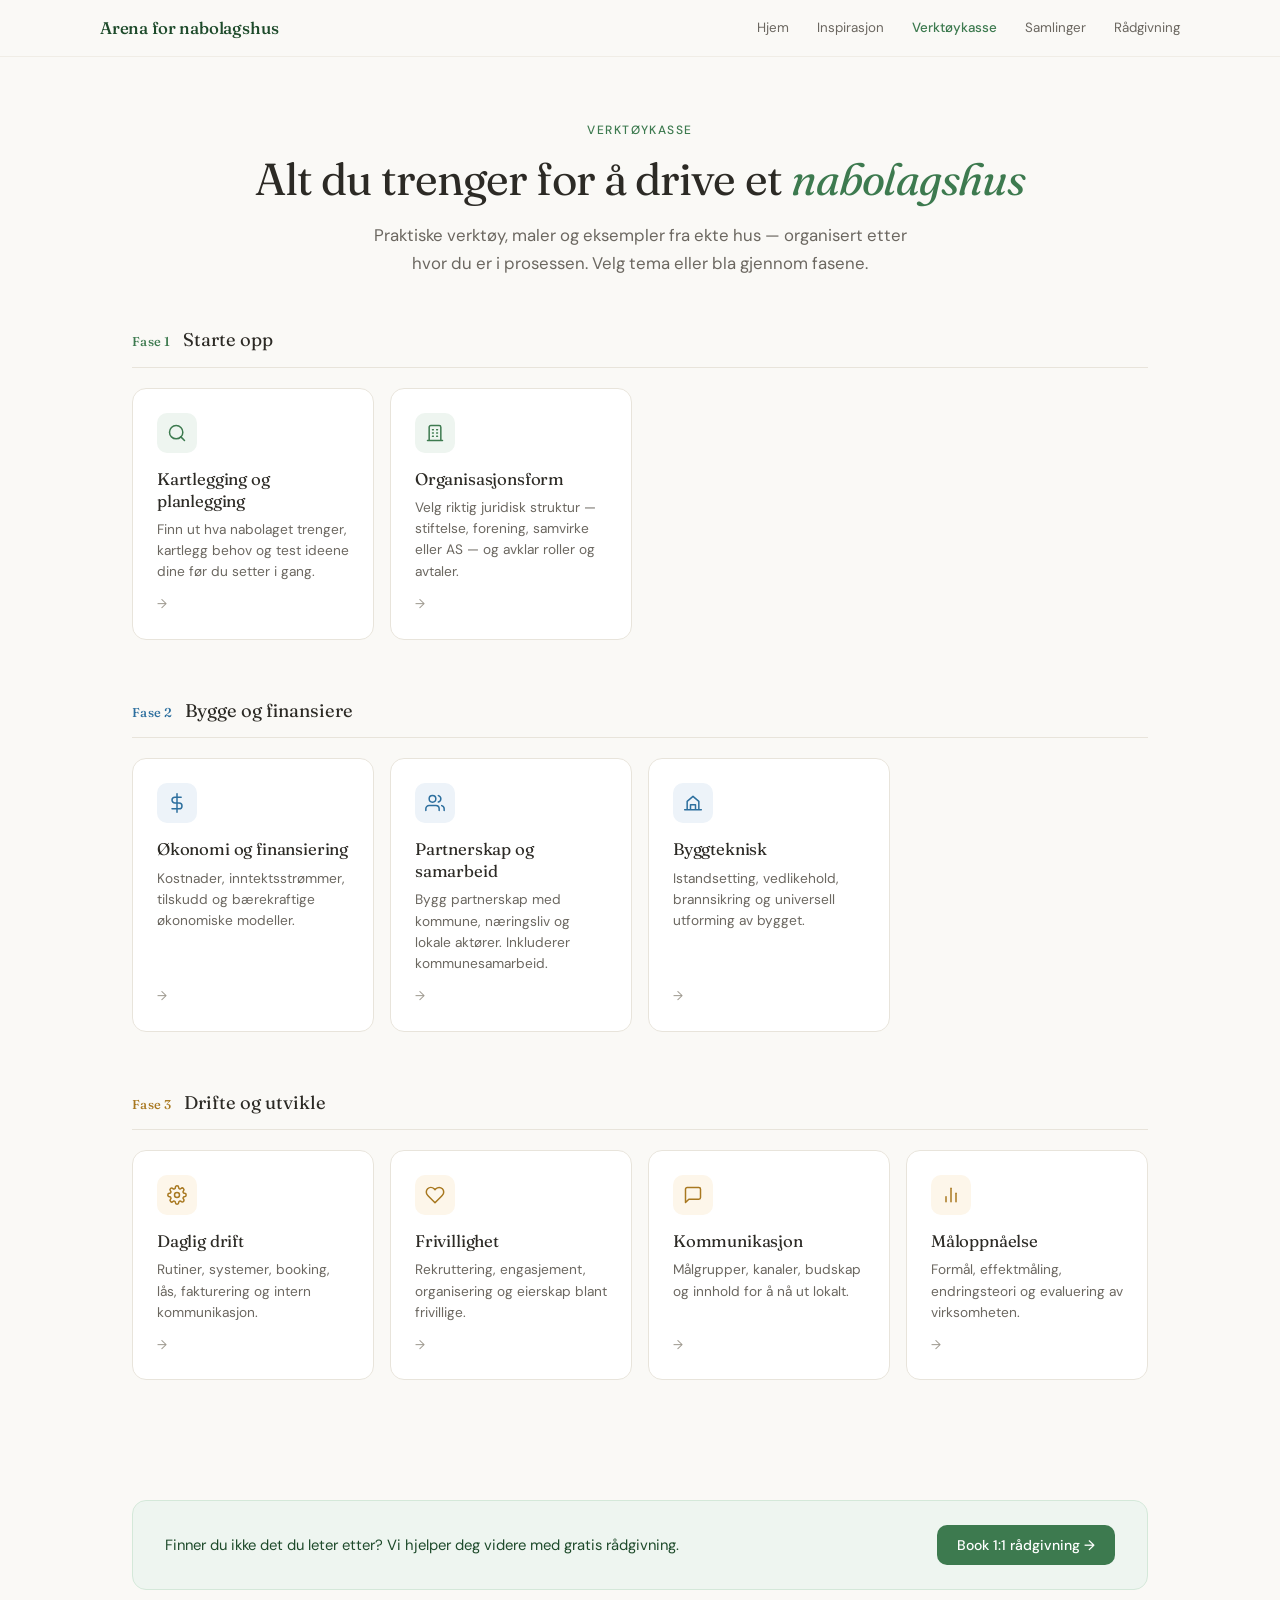
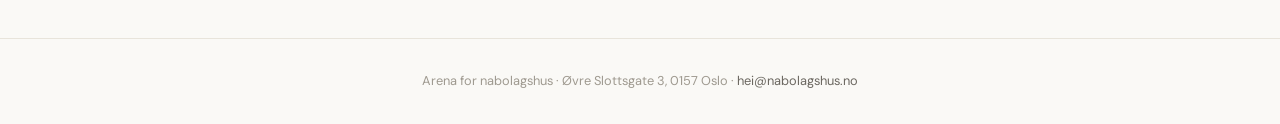
==== index.html @ 2ae815a4 "Add files via upload" ====
<!DOCTYPE html>
<html lang="no">
<head>
<meta charset="UTF-8">
<meta name="viewport" content="width=device-width, initial-scale=1.0">
<title>Verktøykasse — Arena for nabolagshus</title>
<link rel="preconnect" href="https://fonts.googleapis.com">
<link href="https://fonts.googleapis.com/css2?family=DM+Sans:ital,opsz,wght@0,9..40,300;0,9..40,400;0,9..40,500;0,9..40,600&family=Fraunces:ital,opsz,wght@0,9..144,300;0,9..144,400;0,9..144,500;0,9..144,600;1,9..144,400&display=swap" rel="stylesheet">
<style>
*,*::before,*::after{margin:0;padding:0;box-sizing:border-box}
:root{
  --sand-50:#faf9f6;--sand-100:#f3f1ec;--sand-200:#e8e4db;--sand-300:#d4cfc3;--sand-400:#a9a393;--sand-500:#7a756a;
  --forest-50:#eef5f0;--forest-100:#d4e8d9;--forest-200:#a3cead;--forest-300:#5fa872;--forest-400:#3d7a4f;--forest-500:#1d4a2a;--forest-600:#0f3318;
  --ocean-50:#edf3f9;--ocean-100:#d2e3f2;--ocean-200:#9ec4e1;--ocean-300:#5a9bc5;--ocean-400:#2d6f9e;--ocean-500:#1a4d72;
  --amber-50:#fdf6ea;--amber-100:#f8e6c2;--amber-200:#efc576;--amber-300:#d9a23e;--amber-400:#a87820;--amber-500:#7a5615;
  --coral-50:#fdf0ec;--coral-100:#f8d5ca;--coral-200:#ed9e86;--coral-300:#d46a47;--coral-400:#a3462a;--coral-500:#72301d;
  --text-primary:#2c2a25;--text-secondary:#6b6760;--text-muted:#9e998f;
  --bg:#faf9f6;--bg-card:#ffffff;--border:#e8e4db;--border-light:#f0ede6;
  --radius:10px;--radius-lg:14px;--radius-xl:20px;
  --font-display:'Fraunces', Georgia, serif;--font-body:'DM Sans', system-ui, sans-serif;
}
html{font-size:16px;scroll-behavior:smooth}
body{font-family:var(--font-body);color:var(--text-primary);background:var(--bg);-webkit-font-smoothing:antialiased;line-height:1.6}

/* NAV */
.nav{position:sticky;top:0;z-index:100;background:rgba(250,249,246,.92);backdrop-filter:blur(12px);border-bottom:1px solid var(--border-light);padding:0 2rem}
.nav-inner{max-width:1080px;margin:0 auto;display:flex;align-items:center;justify-content:space-between;height:56px}
.nav-logo{font-family:var(--font-display);font-weight:500;font-size:1.05rem;color:var(--forest-500);text-decoration:none;letter-spacing:-.01em}
.nav-links{display:flex;gap:1.75rem;align-items:center}
.nav-links a{font-size:.835rem;color:var(--text-secondary);text-decoration:none;font-weight:400;transition:color .15s}
.nav-links a:hover{color:var(--text-primary)}
.nav-links a.active{color:var(--forest-400);font-weight:500}

/* HERO */
.hero{max-width:1080px;margin:0 auto;padding:4rem 2rem 3rem;text-align:center}
.hero-eyebrow{font-size:.75rem;text-transform:uppercase;letter-spacing:.12em;color:var(--forest-400);font-weight:500;margin-bottom:.75rem}
.hero h1{font-family:var(--font-display);font-size:clamp(2rem,4.5vw,2.8rem);font-weight:400;line-height:1.2;letter-spacing:-.02em;color:var(--text-primary);margin-bottom:1rem}
.hero h1 em{font-style:italic;color:var(--forest-400)}
.hero p{font-size:1.05rem;color:var(--text-secondary);max-width:540px;margin:0 auto;line-height:1.65}

/* PHASE SECTIONS */
.phases{max-width:1080px;margin:0 auto;padding:0 2rem 4rem}
.phase{margin-bottom:3.5rem}
.phase-header{display:flex;align-items:baseline;gap:12px;margin-bottom:1.25rem;padding-bottom:.75rem;border-bottom:1px solid var(--border)}
.phase-num{font-family:var(--font-display);font-size:.8rem;font-weight:500;letter-spacing:.02em}
.phase-num.p1{color:var(--forest-400)}
.phase-num.p2{color:var(--ocean-400)}
.phase-num.p3{color:var(--amber-400)}
.phase-title{font-family:var(--font-display);font-size:1.15rem;font-weight:400;color:var(--text-primary)}

.card-grid{display:grid;grid-template-columns:repeat(auto-fill,minmax(240px,1fr));gap:16px}
.card{background:var(--bg-card);border:1px solid var(--border);border-radius:var(--radius-lg);padding:1.5rem;text-decoration:none;color:inherit;transition:transform .2s ease,box-shadow .2s ease,border-color .2s ease;position:relative;overflow:hidden;display:flex;flex-direction:column}
.card::before{content:'';position:absolute;top:0;left:0;right:0;height:3px;border-radius:var(--radius-lg) var(--radius-lg) 0 0;opacity:0;transition:opacity .2s ease}
.card:hover{transform:translateY(-3px);box-shadow:0 8px 30px rgba(0,0,0,.06);border-color:var(--sand-300)}
.card:hover::before{opacity:1}
.phase.p1 .card::before{background:var(--forest-300)}
.phase.p2 .card::before{background:var(--ocean-300)}
.phase.p3 .card::before{background:var(--amber-300)}

.card-icon{width:40px;height:40px;border-radius:var(--radius);display:flex;align-items:center;justify-content:center;margin-bottom:1rem;font-size:1.1rem}
.phase.p1 .card-icon{background:var(--forest-50);color:var(--forest-400)}
.phase.p2 .card-icon{background:var(--ocean-50);color:var(--ocean-400)}
.phase.p3 .card-icon{background:var(--amber-50);color:var(--amber-400)}

.card h3{font-family:var(--font-display);font-size:1.05rem;font-weight:400;line-height:1.3;margin-bottom:.4rem;letter-spacing:-.01em}
.card p{font-size:.855rem;color:var(--text-secondary);line-height:1.55;flex:1}
.card-arrow{font-size:.8rem;color:var(--text-muted);margin-top:.75rem;transition:color .15s,transform .15s;display:inline-block}
.card:hover .card-arrow{color:var(--text-primary);transform:translateX(3px)}

/* CTA */
.cta-bar{max-width:1080px;margin:0 auto 3rem;padding:0 2rem}
.cta-inner{background:var(--forest-50);border:1px solid var(--forest-100);border-radius:var(--radius-lg);padding:1.5rem 2rem;display:flex;align-items:center;justify-content:space-between;gap:1rem;flex-wrap:wrap}
.cta-inner p{font-size:.925rem;color:var(--forest-500)}
.cta-inner a{font-size:.875rem;font-weight:500;color:var(--bg-card);background:var(--forest-400);padding:.55rem 1.25rem;border-radius:var(--radius);text-decoration:none;transition:background .15s}
.cta-inner a:hover{background:var(--forest-500)}

/* FOOTER */
.footer{border-top:1px solid var(--border);padding:2rem;text-align:center}
.footer p{font-size:.8rem;color:var(--text-muted)}
.footer a{color:var(--text-secondary);text-decoration:none}

/* ANIMATIONS */
@keyframes fadeUp{from{opacity:0;transform:translateY(16px)}to{opacity:1;transform:translateY(0)}}
.hero,.phase,.cta-bar{animation:fadeUp .5s ease both}
.phase:nth-child(2){animation-delay:.1s}
.phase:nth-child(3){animation-delay:.2s}
.cta-bar{animation-delay:.3s}
.card{animation:fadeUp .4s ease both}
.phase:nth-child(1) .card:nth-child(1){animation-delay:.15s}
.phase:nth-child(1) .card:nth-child(2){animation-delay:.2s}
.phase:nth-child(2) .card:nth-child(1){animation-delay:.25s}
.phase:nth-child(2) .card:nth-child(2){animation-delay:.3s}
.phase:nth-child(2) .card:nth-child(3){animation-delay:.35s}
.phase:nth-child(3) .card:nth-child(1){animation-delay:.4s}
.phase:nth-child(3) .card:nth-child(2){animation-delay:.45s}
.phase:nth-child(3) .card:nth-child(3){animation-delay:.5s}
.phase:nth-child(3) .card:nth-child(4){animation-delay:.55s}

@media(max-width:640px){
  .nav{padding:0 1rem}
  .nav-links{gap:1rem}
  .hero{padding:2.5rem 1.25rem 2rem}
  .phases{padding:0 1.25rem 3rem}
  .cta-bar{padding:0 1.25rem}
  .card-grid{grid-template-columns:1fr}
}
</style>
</head>
<body>

<nav class="nav">
  <div class="nav-inner">
    <a href="#" class="nav-logo">Arena for nabolagshus</a>
    <div class="nav-links">
      <a href="#">Hjem</a>
      <a href="#">Inspirasjon</a>
      <a href="#" class="active">Verktøykasse</a>
      <a href="#">Samlinger</a>
      <a href="#">Rådgivning</a>
    </div>
  </div>
</nav>

<header class="hero">
  <div class="hero-eyebrow">Verktøykasse</div>
  <h1>Alt du trenger for å drive et <em>nabolagshus</em></h1>
  <p>Praktiske verktøy, maler og eksempler fra ekte hus — organisert etter hvor du er i prosessen. Velg tema eller bla gjennom fasene.</p>
</header>

<section class="phases">

  <div class="phase p1">
    <div class="phase-header">
      <span class="phase-num p1">Fase 1</span>
      <span class="phase-title">Starte opp</span>
    </div>
    <div class="card-grid">
      <a href="verktoykasse-okonomi.html" class="card">
        <div class="card-icon">
          <svg width="20" height="20" viewBox="0 0 24 24" fill="none" stroke="currentColor" stroke-width="1.8" stroke-linecap="round" stroke-linejoin="round"><circle cx="11" cy="11" r="8"/><line x1="21" y1="21" x2="16.65" y2="16.65"/></svg>
        </div>
        <h3>Kartlegging og planlegging</h3>
        <p>Finn ut hva nabolaget trenger, kartlegg behov og test ideene dine før du setter i gang.</p>
        <span class="card-arrow">&rarr;</span>
      </a>
      <a href="#" class="card">
        <div class="card-icon">
          <svg width="20" height="20" viewBox="0 0 24 24" fill="none" stroke="currentColor" stroke-width="1.8" stroke-linecap="round" stroke-linejoin="round"><path d="M3 21h18M9 8h1M9 12h1M9 16h1M14 8h1M14 12h1M14 16h1M5 21V5a2 2 0 012-2h10a2 2 0 012 2v16"/></svg>
        </div>
        <h3>Organisasjonsform</h3>
        <p>Velg riktig juridisk struktur — stiftelse, forening, samvirke eller AS — og avklar roller og avtaler.</p>
        <span class="card-arrow">&rarr;</span>
      </a>
    </div>
  </div>

  <div class="phase p2">
    <div class="phase-header">
      <span class="phase-num p2">Fase 2</span>
      <span class="phase-title">Bygge og finansiere</span>
    </div>
    <div class="card-grid">
      <a href="verktoykasse-okonomi.html" class="card">
        <div class="card-icon">
          <svg width="20" height="20" viewBox="0 0 24 24" fill="none" stroke="currentColor" stroke-width="1.8" stroke-linecap="round" stroke-linejoin="round"><line x1="12" y1="1" x2="12" y2="23"/><path d="M17 5H9.5a3.5 3.5 0 000 7h5a3.5 3.5 0 010 7H6"/></svg>
        </div>
        <h3>Økonomi og finansiering</h3>
        <p>Kostnader, inntektsstrømmer, tilskudd og bærekraftige økonomiske modeller.</p>
        <span class="card-arrow">&rarr;</span>
      </a>
      <a href="#" class="card">
        <div class="card-icon">
          <svg width="20" height="20" viewBox="0 0 24 24" fill="none" stroke="currentColor" stroke-width="1.8" stroke-linecap="round" stroke-linejoin="round"><path d="M17 21v-2a4 4 0 00-4-4H5a4 4 0 00-4 4v2M9 11a4 4 0 100-8 4 4 0 000 8zM23 21v-2a4 4 0 00-3-3.87M16 3.13a4 4 0 010 7.75"/></svg>
        </div>
        <h3>Partnerskap og samarbeid</h3>
        <p>Bygg partnerskap med kommune, næringsliv og lokale aktører. Inkluderer kommunesamarbeid.</p>
        <span class="card-arrow">&rarr;</span>
      </a>
      <a href="#" class="card">
        <div class="card-icon">
          <svg width="20" height="20" viewBox="0 0 24 24" fill="none" stroke="currentColor" stroke-width="1.8" stroke-linecap="round" stroke-linejoin="round"><path d="M2 20h20M5 20V10l7-6 7 6v10M9 20v-6h6v6"/></svg>
        </div>
        <h3>Byggteknisk</h3>
        <p>Istandsetting, vedlikehold, brannsikring og universell utforming av bygget.</p>
        <span class="card-arrow">&rarr;</span>
      </a>
    </div>
  </div>

  <div class="phase p3">
    <div class="phase-header">
      <span class="phase-num p3">Fase 3</span>
      <span class="phase-title">Drifte og utvikle</span>
    </div>
    <div class="card-grid">
      <a href="#" class="card">
        <div class="card-icon">
          <svg width="20" height="20" viewBox="0 0 24 24" fill="none" stroke="currentColor" stroke-width="1.8" stroke-linecap="round" stroke-linejoin="round"><circle cx="12" cy="12" r="3"/><path d="M19.4 15a1.65 1.65 0 00.33 1.82l.06.06a2 2 0 010 2.83 2 2 0 01-2.83 0l-.06-.06a1.65 1.65 0 00-1.82-.33 1.65 1.65 0 00-1 1.51V21a2 2 0 01-4 0v-.09A1.65 1.65 0 009 19.4a1.65 1.65 0 00-1.82.33l-.06.06a2 2 0 01-2.83-2.83l.06-.06A1.65 1.65 0 004.68 15a1.65 1.65 0 00-1.51-1H3a2 2 0 010-4h.09A1.65 1.65 0 004.6 9a1.65 1.65 0 00-.33-1.82l-.06-.06a2 2 0 012.83-2.83l.06.06A1.65 1.65 0 009 4.68a1.65 1.65 0 001-1.51V3a2 2 0 014 0v.09a1.65 1.65 0 001 1.51 1.65 1.65 0 001.82-.33l.06-.06a2 2 0 012.83 2.83l-.06.06A1.65 1.65 0 0019.4 9a1.65 1.65 0 001.51 1H21a2 2 0 010 4h-.09a1.65 1.65 0 00-1.51 1z"/></svg>
        </div>
        <h3>Daglig drift</h3>
        <p>Rutiner, systemer, booking, lås, fakturering og intern kommunikasjon.</p>
        <span class="card-arrow">&rarr;</span>
      </a>
      <a href="#" class="card">
        <div class="card-icon">
          <svg width="20" height="20" viewBox="0 0 24 24" fill="none" stroke="currentColor" stroke-width="1.8" stroke-linecap="round" stroke-linejoin="round"><path d="M20.84 4.61a5.5 5.5 0 00-7.78 0L12 5.67l-1.06-1.06a5.5 5.5 0 00-7.78 7.78l1.06 1.06L12 21.23l7.78-7.78 1.06-1.06a5.5 5.5 0 000-7.78z"/></svg>
        </div>
        <h3>Frivillighet</h3>
        <p>Rekruttering, engasjement, organisering og eierskap blant frivillige.</p>
        <span class="card-arrow">&rarr;</span>
      </a>
      <a href="#" class="card">
        <div class="card-icon">
          <svg width="20" height="20" viewBox="0 0 24 24" fill="none" stroke="currentColor" stroke-width="1.8" stroke-linecap="round" stroke-linejoin="round"><path d="M21 15a2 2 0 01-2 2H7l-4 4V5a2 2 0 012-2h14a2 2 0 012 2z"/></svg>
        </div>
        <h3>Kommunikasjon</h3>
        <p>Målgrupper, kanaler, budskap og innhold for å nå ut lokalt.</p>
        <span class="card-arrow">&rarr;</span>
      </a>
      <a href="#" class="card">
        <div class="card-icon">
          <svg width="20" height="20" viewBox="0 0 24 24" fill="none" stroke="currentColor" stroke-width="1.8" stroke-linecap="round" stroke-linejoin="round"><line x1="18" y1="20" x2="18" y2="10"/><line x1="12" y1="20" x2="12" y2="4"/><line x1="6" y1="20" x2="6" y2="14"/></svg>
        </div>
        <h3>Måloppnåelse</h3>
        <p>Formål, effektmåling, endringsteori og evaluering av virksomheten.</p>
        <span class="card-arrow">&rarr;</span>
      </a>
    </div>
  </div>

</section>

<div class="cta-bar">
  <div class="cta-inner">
    <p>Finner du ikke det du leter etter? Vi hjelper deg videre med gratis rådgivning.</p>
    <a href="#">Book 1:1 rådgivning &rarr;</a>
  </div>
</div>

<footer class="footer">
  <p>Arena for nabolagshus &middot; Øvre Slottsgate 3, 0157 Oslo &middot; <a href="mailto:hei@nabolagshus.no">hei@nabolagshus.no</a></p>
</footer>

</body>
</html>
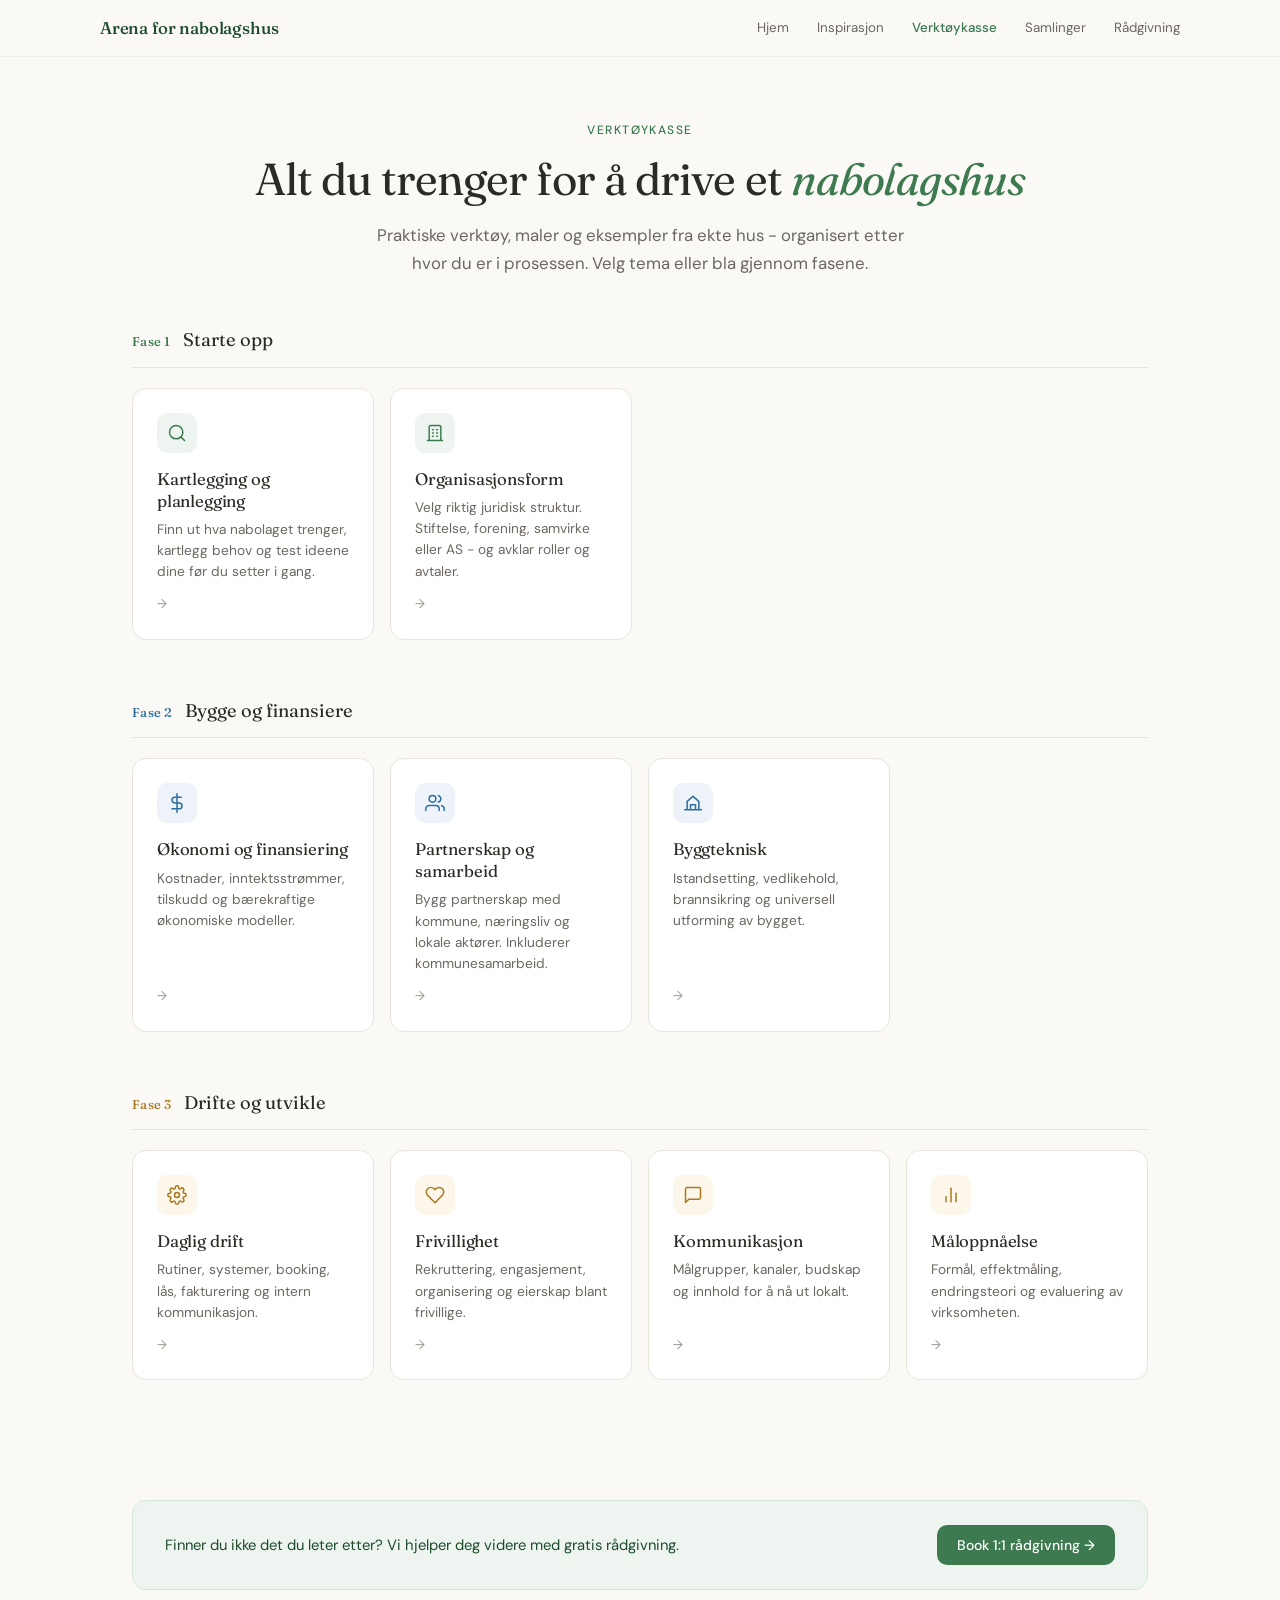
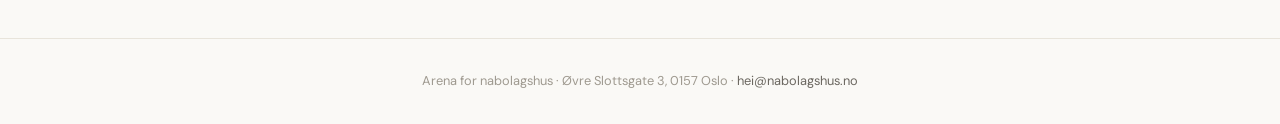
==== commit 6cb9c1f1: "Update index.html" ====
--- a/index.html
+++ b/index.html
@@ -124,7 +124,7 @@
 <header class="hero">
   <div class="hero-eyebrow">Verktøykasse</div>
   <h1>Alt du trenger for å drive et <em>nabolagshus</em></h1>
-  <p>Praktiske verktøy, maler og eksempler fra ekte hus — organisert etter hvor du er i prosessen. Velg tema eller bla gjennom fasene.</p>
+  <p>Praktiske verktøy, maler og eksempler fra ekte hus - organisert etter hvor du er i prosessen. Velg tema eller bla gjennom fasene.</p>
 </header>
 
 <section class="phases">
@@ -148,7 +148,7 @@
           <svg width="20" height="20" viewBox="0 0 24 24" fill="none" stroke="currentColor" stroke-width="1.8" stroke-linecap="round" stroke-linejoin="round"><path d="M3 21h18M9 8h1M9 12h1M9 16h1M14 8h1M14 12h1M14 16h1M5 21V5a2 2 0 012-2h10a2 2 0 012 2v16"/></svg>
         </div>
         <h3>Organisasjonsform</h3>
-        <p>Velg riktig juridisk struktur — stiftelse, forening, samvirke eller AS — og avklar roller og avtaler.</p>
+        <p>Velg riktig juridisk struktur. Stiftelse, forening, samvirke eller AS - og avklar roller og avtaler.</p>
         <span class="card-arrow">&rarr;</span>
       </a>
     </div>
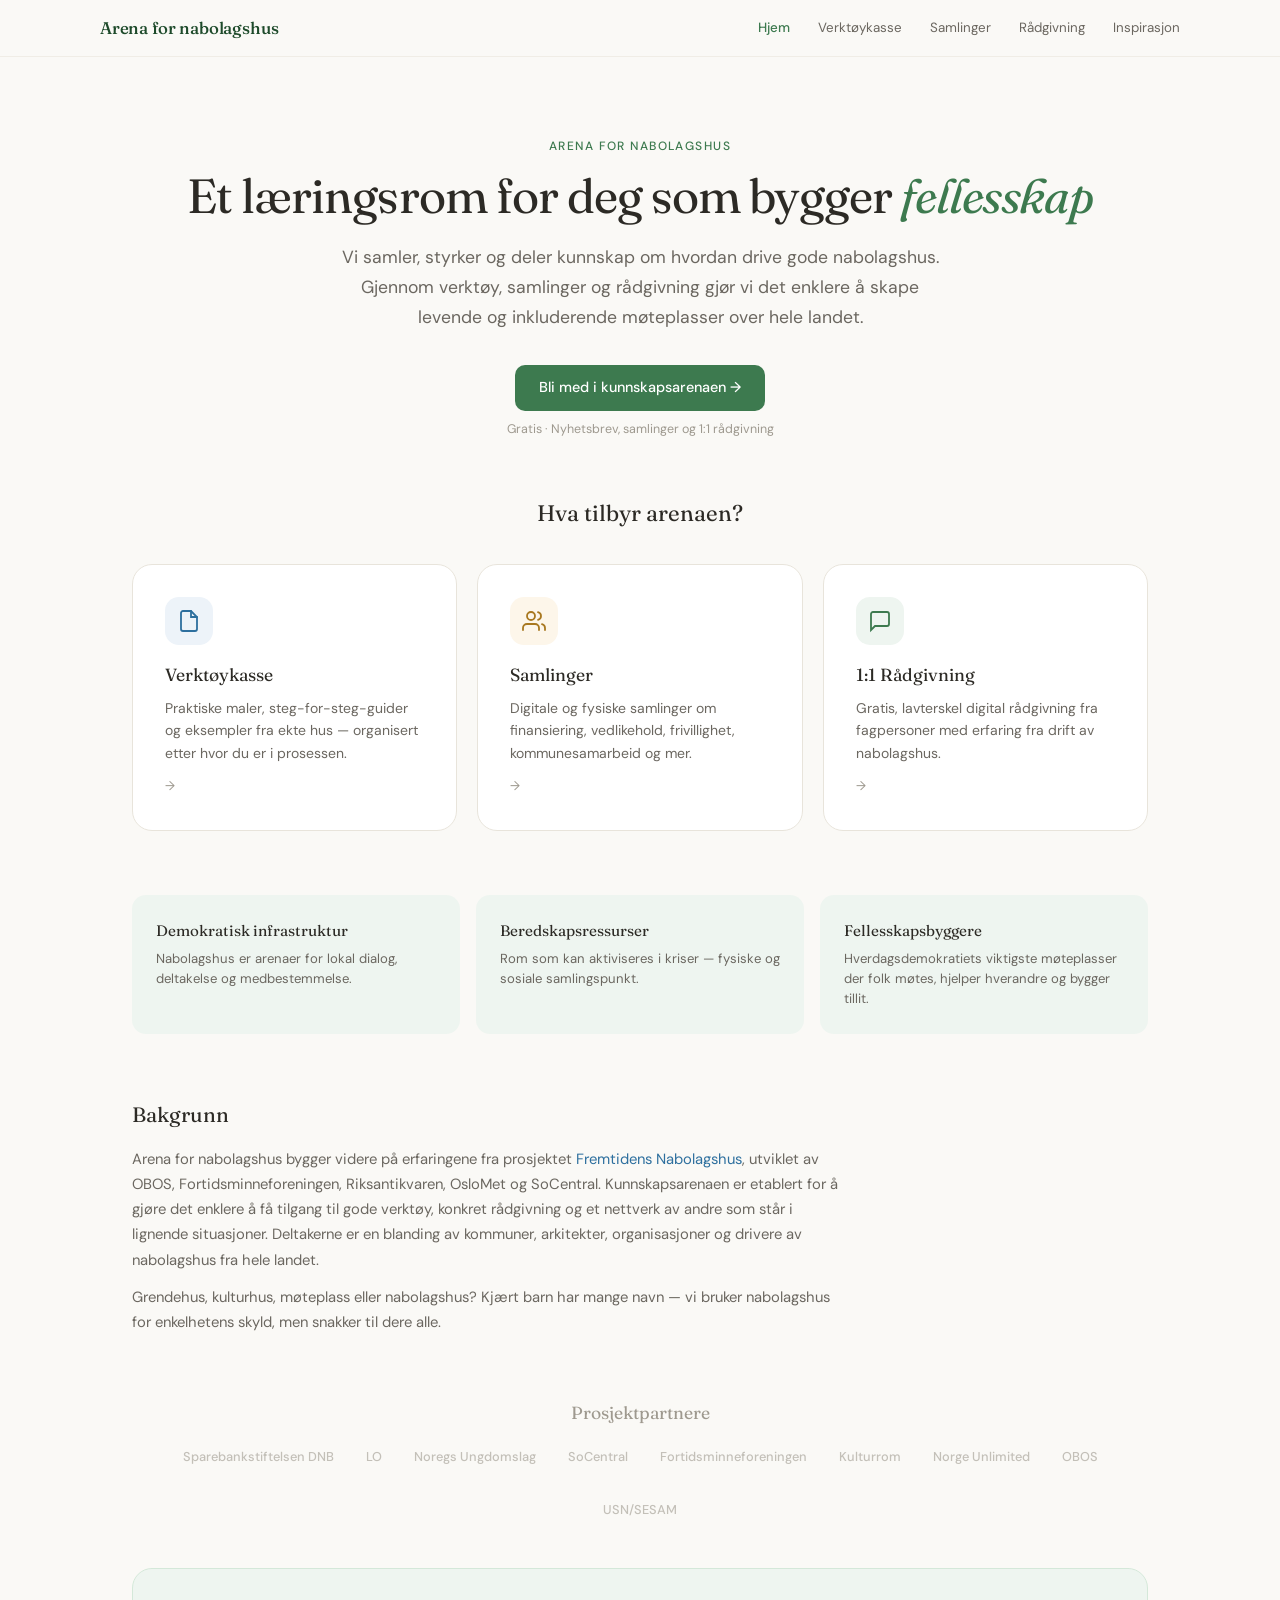
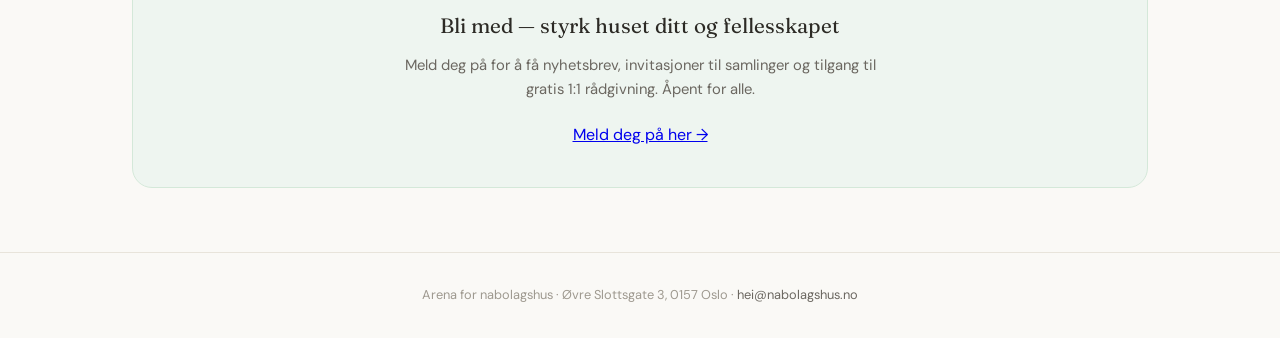
==== commit 4dc24493: "Add files via upload" ====
--- a/index.html
+++ b/index.html
@@ -3,243 +3,149 @@
 <head>
 <meta charset="UTF-8">
 <meta name="viewport" content="width=device-width, initial-scale=1.0">
-<title>Verktøykasse — Arena for nabolagshus</title>
-<link rel="preconnect" href="https://fonts.googleapis.com">
-<link href="https://fonts.googleapis.com/css2?family=DM+Sans:ital,opsz,wght@0,9..40,300;0,9..40,400;0,9..40,500;0,9..40,600&family=Fraunces:ital,opsz,wght@0,9..144,300;0,9..144,400;0,9..144,500;0,9..144,600;1,9..144,400&display=swap" rel="stylesheet">
+<title>Arena for nabolagshus</title>
+<link rel="preconnect" href="https://fonts.googleapis.com"><link href="https://fonts.googleapis.com/css2?family=DM+Sans:ital,opsz,wght@0,9..40,300;0,9..40,400;0,9..40,500;0,9..40,600&family=Fraunces:ital,opsz,wght@0,9..144,300;0,9..144,400;0,9..144,500;0,9..144,600;1,9..144,400&display=swap" rel="stylesheet">
+<link rel="stylesheet" href="style.css">
 <style>
-*,*::before,*::after{margin:0;padding:0;box-sizing:border-box}
-:root{
-  --sand-50:#faf9f6;--sand-100:#f3f1ec;--sand-200:#e8e4db;--sand-300:#d4cfc3;--sand-400:#a9a393;--sand-500:#7a756a;
-  --forest-50:#eef5f0;--forest-100:#d4e8d9;--forest-200:#a3cead;--forest-300:#5fa872;--forest-400:#3d7a4f;--forest-500:#1d4a2a;--forest-600:#0f3318;
-  --ocean-50:#edf3f9;--ocean-100:#d2e3f2;--ocean-200:#9ec4e1;--ocean-300:#5a9bc5;--ocean-400:#2d6f9e;--ocean-500:#1a4d72;
-  --amber-50:#fdf6ea;--amber-100:#f8e6c2;--amber-200:#efc576;--amber-300:#d9a23e;--amber-400:#a87820;--amber-500:#7a5615;
-  --coral-50:#fdf0ec;--coral-100:#f8d5ca;--coral-200:#ed9e86;--coral-300:#d46a47;--coral-400:#a3462a;--coral-500:#72301d;
-  --text-primary:#2c2a25;--text-secondary:#6b6760;--text-muted:#9e998f;
-  --bg:#faf9f6;--bg-card:#ffffff;--border:#e8e4db;--border-light:#f0ede6;
-  --radius:10px;--radius-lg:14px;--radius-xl:20px;
-  --font-display:'Fraunces', Georgia, serif;--font-body:'DM Sans', system-ui, sans-serif;
-}
-html{font-size:16px;scroll-behavior:smooth}
-body{font-family:var(--font-body);color:var(--text-primary);background:var(--bg);-webkit-font-smoothing:antialiased;line-height:1.6}
+.home-hero{max-width:1080px;margin:0 auto;padding:5rem 2rem 3.5rem;text-align:center}
+.home-hero .eyebrow{font-size:.75rem;text-transform:uppercase;letter-spacing:.12em;color:var(--forest-400);font-weight:500;margin-bottom:.75rem}
+.home-hero h1{font-family:var(--font-display);font-size:clamp(2rem,5vw,3rem);font-weight:400;line-height:1.15;letter-spacing:-.02em;margin-bottom:1.25rem}
+.home-hero h1 em{font-style:italic;color:var(--forest-400)}
+.home-hero .lead{font-size:1.1rem;color:var(--text-secondary);max-width:600px;margin:0 auto 2rem;line-height:1.7}
+.home-hero .cta-btn{display:inline-block;font-size:.9rem;font-weight:500;color:#fff;background:var(--forest-400);padding:.7rem 1.5rem;border-radius:var(--radius);text-decoration:none;transition:background .15s}
+.home-hero .cta-btn:hover{background:var(--forest-500)}
+.home-hero .cta-sub{font-size:.78rem;color:var(--text-muted);margin-top:.6rem}
 
-/* NAV */
-.nav{position:sticky;top:0;z-index:100;background:rgba(250,249,246,.92);backdrop-filter:blur(12px);border-bottom:1px solid var(--border-light);padding:0 2rem}
-.nav-inner{max-width:1080px;margin:0 auto;display:flex;align-items:center;justify-content:space-between;height:56px}
-.nav-logo{font-family:var(--font-display);font-weight:500;font-size:1.05rem;color:var(--forest-500);text-decoration:none;letter-spacing:-.01em}
-.nav-links{display:flex;gap:1.75rem;align-items:center}
-.nav-links a{font-size:.835rem;color:var(--text-secondary);text-decoration:none;font-weight:400;transition:color .15s}
-.nav-links a:hover{color:var(--text-primary)}
-.nav-links a.active{color:var(--forest-400);font-weight:500}
+.offerings{max-width:1080px;margin:0 auto;padding:0 2rem 4rem}
+.offerings h2{font-family:var(--font-display);font-size:1.4rem;font-weight:400;text-align:center;margin-bottom:2rem}
+.off-grid{display:grid;grid-template-columns:repeat(auto-fit,minmax(280px,1fr));gap:20px}
+.off-card{background:var(--bg-card);border:1px solid var(--border);border-radius:var(--radius-xl);padding:2rem;text-decoration:none;color:inherit;transition:transform .2s,box-shadow .2s}
+.off-card:hover{transform:translateY(-3px);box-shadow:0 8px 30px rgba(0,0,0,.06)}
+.off-card .off-icon{width:48px;height:48px;border-radius:var(--radius-lg);display:flex;align-items:center;justify-content:center;margin-bottom:1rem}
+.off-card h3{font-family:var(--font-display);font-size:1.1rem;font-weight:400;margin-bottom:.5rem}
+.off-card p{font-size:.875rem;color:var(--text-secondary);line-height:1.6}
+.off-card .arr{font-size:.8rem;color:var(--text-muted);margin-top:.75rem;display:inline-block;transition:transform .15s}
+.off-card:hover .arr{transform:translateX(3px);color:var(--text-primary)}
 
-/* HERO */
-.hero{max-width:1080px;margin:0 auto;padding:4rem 2rem 3rem;text-align:center}
-.hero-eyebrow{font-size:.75rem;text-transform:uppercase;letter-spacing:.12em;color:var(--forest-400);font-weight:500;margin-bottom:.75rem}
-.hero h1{font-family:var(--font-display);font-size:clamp(2rem,4.5vw,2.8rem);font-weight:400;line-height:1.2;letter-spacing:-.02em;color:var(--text-primary);margin-bottom:1rem}
-.hero h1 em{font-style:italic;color:var(--forest-400)}
-.hero p{font-size:1.05rem;color:var(--text-secondary);max-width:540px;margin:0 auto;line-height:1.65}
+.why-section{max-width:1080px;margin:0 auto;padding:0 2rem 4rem}
+.why-grid{display:grid;grid-template-columns:repeat(auto-fit,minmax(200px,1fr));gap:16px}
+.why-card{background:var(--forest-50);border-radius:var(--radius-lg);padding:1.5rem}
+.why-card h4{font-family:var(--font-display);font-size:.95rem;font-weight:400;margin-bottom:.35rem}
+.why-card p{font-size:.82rem;color:var(--text-secondary);line-height:1.55}
 
-/* PHASE SECTIONS */
-.phases{max-width:1080px;margin:0 auto;padding:0 2rem 4rem}
-.phase{margin-bottom:3.5rem}
-.phase-header{display:flex;align-items:baseline;gap:12px;margin-bottom:1.25rem;padding-bottom:.75rem;border-bottom:1px solid var(--border)}
-.phase-num{font-family:var(--font-display);font-size:.8rem;font-weight:500;letter-spacing:.02em}
-.phase-num.p1{color:var(--forest-400)}
-.phase-num.p2{color:var(--ocean-400)}
-.phase-num.p3{color:var(--amber-400)}
-.phase-title{font-family:var(--font-display);font-size:1.15rem;font-weight:400;color:var(--text-primary)}
+.bg-section{max-width:1080px;margin:0 auto;padding:0 2rem 4rem}
+.bg-section h2{font-family:var(--font-display);font-size:1.3rem;font-weight:400;margin-bottom:1rem}
+.bg-section .bg-text{font-size:.925rem;color:var(--text-secondary);line-height:1.7;max-width:720px}
+.bg-section .bg-text a{color:var(--ocean-400);text-decoration:none}
 
-.card-grid{display:grid;grid-template-columns:repeat(auto-fill,minmax(240px,1fr));gap:16px}
-.card{background:var(--bg-card);border:1px solid var(--border);border-radius:var(--radius-lg);padding:1.5rem;text-decoration:none;color:inherit;transition:transform .2s ease,box-shadow .2s ease,border-color .2s ease;position:relative;overflow:hidden;display:flex;flex-direction:column}
-.card::before{content:'';position:absolute;top:0;left:0;right:0;height:3px;border-radius:var(--radius-lg) var(--radius-lg) 0 0;opacity:0;transition:opacity .2s ease}
-.card:hover{transform:translateY(-3px);box-shadow:0 8px 30px rgba(0,0,0,.06);border-color:var(--sand-300)}
-.card:hover::before{opacity:1}
-.phase.p1 .card::before{background:var(--forest-300)}
-.phase.p2 .card::before{background:var(--ocean-300)}
-.phase.p3 .card::before{background:var(--amber-300)}
+.partners{max-width:1080px;margin:0 auto;padding:0 2rem 3rem;text-align:center}
+.partners h2{font-family:var(--font-display);font-size:1.1rem;font-weight:400;color:var(--text-muted);margin-bottom:1.25rem}
+.partner-logos{display:flex;flex-wrap:wrap;justify-content:center;gap:2rem;align-items:center;opacity:.6}
+.partner-logos span{font-size:.8rem;color:var(--text-muted);font-weight:500;white-space:nowrap}
 
-.card-icon{width:40px;height:40px;border-radius:var(--radius);display:flex;align-items:center;justify-content:center;margin-bottom:1rem;font-size:1.1rem}
-.phase.p1 .card-icon{background:var(--forest-50);color:var(--forest-400)}
-.phase.p2 .card-icon{background:var(--ocean-50);color:var(--ocean-400)}
-.phase.p3 .card-icon{background:var(--amber-50);color:var(--amber-400)}
+.join-section{max-width:1080px;margin:0 auto;padding:0 2rem 4rem}
+.join-inner{background:var(--forest-50);border:1px solid var(--forest-100);border-radius:var(--radius-xl);padding:2.5rem;text-align:center}
+.join-inner h2{font-family:var(--font-display);font-size:1.3rem;font-weight:400;margin-bottom:.75rem}
+.join-inner p{font-size:.925rem;color:var(--text-secondary);max-width:500px;margin:0 auto 1.25rem;line-height:1.6}
 
-.card h3{font-family:var(--font-display);font-size:1.05rem;font-weight:400;line-height:1.3;margin-bottom:.4rem;letter-spacing:-.01em}
-.card p{font-size:.855rem;color:var(--text-secondary);line-height:1.55;flex:1}
-.card-arrow{font-size:.8rem;color:var(--text-muted);margin-top:.75rem;transition:color .15s,transform .15s;display:inline-block}
-.card:hover .card-arrow{color:var(--text-primary);transform:translateX(3px)}
-
-/* CTA */
-.cta-bar{max-width:1080px;margin:0 auto 3rem;padding:0 2rem}
-.cta-inner{background:var(--forest-50);border:1px solid var(--forest-100);border-radius:var(--radius-lg);padding:1.5rem 2rem;display:flex;align-items:center;justify-content:space-between;gap:1rem;flex-wrap:wrap}
-.cta-inner p{font-size:.925rem;color:var(--forest-500)}
-.cta-inner a{font-size:.875rem;font-weight:500;color:var(--bg-card);background:var(--forest-400);padding:.55rem 1.25rem;border-radius:var(--radius);text-decoration:none;transition:background .15s}
-.cta-inner a:hover{background:var(--forest-500)}
-
-/* FOOTER */
-.footer{border-top:1px solid var(--border);padding:2rem;text-align:center}
-.footer p{font-size:.8rem;color:var(--text-muted)}
-.footer a{color:var(--text-secondary);text-decoration:none}
-
-/* ANIMATIONS */
 @keyframes fadeUp{from{opacity:0;transform:translateY(16px)}to{opacity:1;transform:translateY(0)}}
-.hero,.phase,.cta-bar{animation:fadeUp .5s ease both}
-.phase:nth-child(2){animation-delay:.1s}
-.phase:nth-child(3){animation-delay:.2s}
-.cta-bar{animation-delay:.3s}
-.card{animation:fadeUp .4s ease both}
-.phase:nth-child(1) .card:nth-child(1){animation-delay:.15s}
-.phase:nth-child(1) .card:nth-child(2){animation-delay:.2s}
-.phase:nth-child(2) .card:nth-child(1){animation-delay:.25s}
-.phase:nth-child(2) .card:nth-child(2){animation-delay:.3s}
-.phase:nth-child(2) .card:nth-child(3){animation-delay:.35s}
-.phase:nth-child(3) .card:nth-child(1){animation-delay:.4s}
-.phase:nth-child(3) .card:nth-child(2){animation-delay:.45s}
-.phase:nth-child(3) .card:nth-child(3){animation-delay:.5s}
-.phase:nth-child(3) .card:nth-child(4){animation-delay:.55s}
-
-@media(max-width:640px){
-  .nav{padding:0 1rem}
-  .nav-links{gap:1rem}
-  .hero{padding:2.5rem 1.25rem 2rem}
-  .phases{padding:0 1.25rem 3rem}
-  .cta-bar{padding:0 1.25rem}
-  .card-grid{grid-template-columns:1fr}
-}
+.home-hero,.offerings,.why-section,.bg-section,.partners,.join-section{animation:fadeUp .5s ease both}
+.offerings{animation-delay:.1s}.why-section{animation-delay:.15s}.bg-section{animation-delay:.2s}
 </style>
 </head>
 <body>
+<nav class="nav"><div class="nav-inner">
+<a href="index.html" class="nav-logo">Arena for nabolagshus</a>
+<div class="nav-links">
+<a href="index.html" class="active">Hjem</a>
+<a href="verktoykasse.html" >Verktøykasse</a>
+<a href="samlinger.html" >Samlinger</a>
+<a href="radgivning.html" >Rådgivning</a>
+<a href="inspirasjon.html" >Inspirasjon</a>
+</div></div></nav>
 
-<nav class="nav">
-  <div class="nav-inner">
-    <a href="#" class="nav-logo">Arena for nabolagshus</a>
-    <div class="nav-links">
-      <a href="#">Hjem</a>
-      <a href="#">Inspirasjon</a>
-      <a href="#" class="active">Verktøykasse</a>
-      <a href="#">Samlinger</a>
-      <a href="#">Rådgivning</a>
+<header class="home-hero">
+  <div class="eyebrow">Arena for nabolagshus</div>
+  <h1>Et læringsrom for deg som bygger <em>fellesskap</em></h1>
+  <p class="lead">Vi samler, styrker og deler kunnskap om hvordan drive gode nabolagshus. Gjennom verktøy, samlinger og rådgivning gjør vi det enklere å skape levende og inkluderende møteplasser over hele landet.</p>
+  <a href="https://landing.mailerlite.com/webforms/landing/f6b1z5" class="cta-btn">Bli med i kunnskapsarenaen &rarr;</a>
+  <p class="cta-sub">Gratis &middot; Nyhetsbrev, samlinger og 1:1 rådgivning</p>
+</header>
+
+<section class="offerings">
+  <h2>Hva tilbyr arenaen?</h2>
+  <div class="off-grid">
+    <a href="verktoykasse.html" class="off-card">
+      <div class="off-icon" style="background:var(--ocean-50);color:var(--ocean-400)">
+        <svg width="24" height="24" viewBox="0 0 24 24" fill="none" stroke="currentColor" stroke-width="1.8" stroke-linecap="round"><path d="M14 2H6a2 2 0 00-2 2v16a2 2 0 002 2h12a2 2 0 002-2V8z"/><polyline points="14,2 14,8 20,8"/></svg>
+      </div>
+      <h3>Verktøykasse</h3>
+      <p>Praktiske maler, steg-for-steg-guider og eksempler fra ekte hus — organisert etter hvor du er i prosessen.</p>
+      <span class="arr">&rarr;</span>
+    </a>
+    <a href="samlinger.html" class="off-card">
+      <div class="off-icon" style="background:var(--amber-50);color:var(--amber-400)">
+        <svg width="24" height="24" viewBox="0 0 24 24" fill="none" stroke="currentColor" stroke-width="1.8" stroke-linecap="round"><path d="M17 21v-2a4 4 0 00-4-4H5a4 4 0 00-4 4v2M9 11a4 4 0 100-8 4 4 0 000 8zM23 21v-2a4 4 0 00-3-3.87M16 3.13a4 4 0 010 7.75"/></svg>
+      </div>
+      <h3>Samlinger</h3>
+      <p>Digitale og fysiske samlinger om finansiering, vedlikehold, frivillighet, kommunesamarbeid og mer.</p>
+      <span class="arr">&rarr;</span>
+    </a>
+    <a href="radgivning.html" class="off-card">
+      <div class="off-icon" style="background:var(--forest-50);color:var(--forest-400)">
+        <svg width="24" height="24" viewBox="0 0 24 24" fill="none" stroke="currentColor" stroke-width="1.8" stroke-linecap="round"><path d="M21 15a2 2 0 01-2 2H7l-4 4V5a2 2 0 012-2h14a2 2 0 012 2z"/></svg>
+      </div>
+      <h3>1:1 Rådgivning</h3>
+      <p>Gratis, lavterskel digital rådgivning fra fagpersoner med erfaring fra drift av nabolagshus.</p>
+      <span class="arr">&rarr;</span>
+    </a>
+  </div>
+</section>
+
+<section class="why-section">
+  <div class="why-grid">
+    <div class="why-card">
+      <h4>Demokratisk infrastruktur</h4>
+      <p>Nabolagshus er arenaer for lokal dialog, deltakelse og medbestemmelse.</p>
+    </div>
+    <div class="why-card">
+      <h4>Beredskapsressurser</h4>
+      <p>Rom som kan aktiviseres i kriser — fysiske og sosiale samlingspunkt.</p>
+    </div>
+    <div class="why-card">
+      <h4>Fellesskapsbyggere</h4>
+      <p>Hverdagsdemokratiets viktigste møteplasser der folk møtes, hjelper hverandre og bygger tillit.</p>
     </div>
   </div>
-</nav>
-
-<header class="hero">
-  <div class="hero-eyebrow">Verktøykasse</div>
-  <h1>Alt du trenger for å drive et <em>nabolagshus</em></h1>
-  <p>Praktiske verktøy, maler og eksempler fra ekte hus - organisert etter hvor du er i prosessen. Velg tema eller bla gjennom fasene.</p>
-</header>
-
-<section class="phases">
-
-  <div class="phase p1">
-    <div class="phase-header">
-      <span class="phase-num p1">Fase 1</span>
-      <span class="phase-title">Starte opp</span>
-    </div>
-    <div class="card-grid">
-      <a href="verktoykasse-okonomi.html" class="card">
-        <div class="card-icon">
-          <svg width="20" height="20" viewBox="0 0 24 24" fill="none" stroke="currentColor" stroke-width="1.8" stroke-linecap="round" stroke-linejoin="round"><circle cx="11" cy="11" r="8"/><line x1="21" y1="21" x2="16.65" y2="16.65"/></svg>
-        </div>
-        <h3>Kartlegging og planlegging</h3>
-        <p>Finn ut hva nabolaget trenger, kartlegg behov og test ideene dine før du setter i gang.</p>
-        <span class="card-arrow">&rarr;</span>
-      </a>
-      <a href="#" class="card">
-        <div class="card-icon">
-          <svg width="20" height="20" viewBox="0 0 24 24" fill="none" stroke="currentColor" stroke-width="1.8" stroke-linecap="round" stroke-linejoin="round"><path d="M3 21h18M9 8h1M9 12h1M9 16h1M14 8h1M14 12h1M14 16h1M5 21V5a2 2 0 012-2h10a2 2 0 012 2v16"/></svg>
-        </div>
-        <h3>Organisasjonsform</h3>
-        <p>Velg riktig juridisk struktur. Stiftelse, forening, samvirke eller AS - og avklar roller og avtaler.</p>
-        <span class="card-arrow">&rarr;</span>
-      </a>
-    </div>
-  </div>
-
-  <div class="phase p2">
-    <div class="phase-header">
-      <span class="phase-num p2">Fase 2</span>
-      <span class="phase-title">Bygge og finansiere</span>
-    </div>
-    <div class="card-grid">
-      <a href="verktoykasse-okonomi.html" class="card">
-        <div class="card-icon">
-          <svg width="20" height="20" viewBox="0 0 24 24" fill="none" stroke="currentColor" stroke-width="1.8" stroke-linecap="round" stroke-linejoin="round"><line x1="12" y1="1" x2="12" y2="23"/><path d="M17 5H9.5a3.5 3.5 0 000 7h5a3.5 3.5 0 010 7H6"/></svg>
-        </div>
-        <h3>Økonomi og finansiering</h3>
-        <p>Kostnader, inntektsstrømmer, tilskudd og bærekraftige økonomiske modeller.</p>
-        <span class="card-arrow">&rarr;</span>
-      </a>
-      <a href="#" class="card">
-        <div class="card-icon">
-          <svg width="20" height="20" viewBox="0 0 24 24" fill="none" stroke="currentColor" stroke-width="1.8" stroke-linecap="round" stroke-linejoin="round"><path d="M17 21v-2a4 4 0 00-4-4H5a4 4 0 00-4 4v2M9 11a4 4 0 100-8 4 4 0 000 8zM23 21v-2a4 4 0 00-3-3.87M16 3.13a4 4 0 010 7.75"/></svg>
-        </div>
-        <h3>Partnerskap og samarbeid</h3>
-        <p>Bygg partnerskap med kommune, næringsliv og lokale aktører. Inkluderer kommunesamarbeid.</p>
-        <span class="card-arrow">&rarr;</span>
-      </a>
-      <a href="#" class="card">
-        <div class="card-icon">
-          <svg width="20" height="20" viewBox="0 0 24 24" fill="none" stroke="currentColor" stroke-width="1.8" stroke-linecap="round" stroke-linejoin="round"><path d="M2 20h20M5 20V10l7-6 7 6v10M9 20v-6h6v6"/></svg>
-        </div>
-        <h3>Byggteknisk</h3>
-        <p>Istandsetting, vedlikehold, brannsikring og universell utforming av bygget.</p>
-        <span class="card-arrow">&rarr;</span>
-      </a>
-    </div>
-  </div>
-
-  <div class="phase p3">
-    <div class="phase-header">
-      <span class="phase-num p3">Fase 3</span>
-      <span class="phase-title">Drifte og utvikle</span>
-    </div>
-    <div class="card-grid">
-      <a href="#" class="card">
-        <div class="card-icon">
-          <svg width="20" height="20" viewBox="0 0 24 24" fill="none" stroke="currentColor" stroke-width="1.8" stroke-linecap="round" stroke-linejoin="round"><circle cx="12" cy="12" r="3"/><path d="M19.4 15a1.65 1.65 0 00.33 1.82l.06.06a2 2 0 010 2.83 2 2 0 01-2.83 0l-.06-.06a1.65 1.65 0 00-1.82-.33 1.65 1.65 0 00-1 1.51V21a2 2 0 01-4 0v-.09A1.65 1.65 0 009 19.4a1.65 1.65 0 00-1.82.33l-.06.06a2 2 0 01-2.83-2.83l.06-.06A1.65 1.65 0 004.68 15a1.65 1.65 0 00-1.51-1H3a2 2 0 010-4h.09A1.65 1.65 0 004.6 9a1.65 1.65 0 00-.33-1.82l-.06-.06a2 2 0 012.83-2.83l.06.06A1.65 1.65 0 009 4.68a1.65 1.65 0 001-1.51V3a2 2 0 014 0v.09a1.65 1.65 0 001 1.51 1.65 1.65 0 001.82-.33l.06-.06a2 2 0 012.83 2.83l-.06.06A1.65 1.65 0 0019.4 9a1.65 1.65 0 001.51 1H21a2 2 0 010 4h-.09a1.65 1.65 0 00-1.51 1z"/></svg>
-        </div>
-        <h3>Daglig drift</h3>
-        <p>Rutiner, systemer, booking, lås, fakturering og intern kommunikasjon.</p>
-        <span class="card-arrow">&rarr;</span>
-      </a>
-      <a href="#" class="card">
-        <div class="card-icon">
-          <svg width="20" height="20" viewBox="0 0 24 24" fill="none" stroke="currentColor" stroke-width="1.8" stroke-linecap="round" stroke-linejoin="round"><path d="M20.84 4.61a5.5 5.5 0 00-7.78 0L12 5.67l-1.06-1.06a5.5 5.5 0 00-7.78 7.78l1.06 1.06L12 21.23l7.78-7.78 1.06-1.06a5.5 5.5 0 000-7.78z"/></svg>
-        </div>
-        <h3>Frivillighet</h3>
-        <p>Rekruttering, engasjement, organisering og eierskap blant frivillige.</p>
-        <span class="card-arrow">&rarr;</span>
-      </a>
-      <a href="#" class="card">
-        <div class="card-icon">
-          <svg width="20" height="20" viewBox="0 0 24 24" fill="none" stroke="currentColor" stroke-width="1.8" stroke-linecap="round" stroke-linejoin="round"><path d="M21 15a2 2 0 01-2 2H7l-4 4V5a2 2 0 012-2h14a2 2 0 012 2z"/></svg>
-        </div>
-        <h3>Kommunikasjon</h3>
-        <p>Målgrupper, kanaler, budskap og innhold for å nå ut lokalt.</p>
-        <span class="card-arrow">&rarr;</span>
-      </a>
-      <a href="#" class="card">
-        <div class="card-icon">
-          <svg width="20" height="20" viewBox="0 0 24 24" fill="none" stroke="currentColor" stroke-width="1.8" stroke-linecap="round" stroke-linejoin="round"><line x1="18" y1="20" x2="18" y2="10"/><line x1="12" y1="20" x2="12" y2="4"/><line x1="6" y1="20" x2="6" y2="14"/></svg>
-        </div>
-        <h3>Måloppnåelse</h3>
-        <p>Formål, effektmåling, endringsteori og evaluering av virksomheten.</p>
-        <span class="card-arrow">&rarr;</span>
-      </a>
-    </div>
-  </div>
-
 </section>
 
-<div class="cta-bar">
-  <div class="cta-inner">
-    <p>Finner du ikke det du leter etter? Vi hjelper deg videre med gratis rådgivning.</p>
-    <a href="#">Book 1:1 rådgivning &rarr;</a>
+<section class="bg-section">
+  <h2>Bakgrunn</h2>
+  <p class="bg-text">Arena for nabolagshus bygger videre på erfaringene fra prosjektet <a href="https://nabolaghus.socentral.no/verkt%C3%B8ykasse">Fremtidens Nabolagshus</a>, utviklet av OBOS, Fortidsminneforeningen, Riksantikvaren, OsloMet og SoCentral. Kunnskapsarenaen er etablert for å gjøre det enklere å få tilgang til gode verktøy, konkret rådgivning og et nettverk av andre som står i lignende situasjoner. Deltakerne er en blanding av kommuner, arkitekter, organisasjoner og drivere av nabolagshus fra hele landet.</p>
+  <p class="bg-text" style="margin-top:.75rem">Grendehus, kulturhus, møteplass eller nabolagshus? Kjært barn har mange navn — vi bruker nabolagshus for enkelhetens skyld, men snakker til dere alle.</p>
+</section>
+
+<section class="partners">
+  <h2>Prosjektpartnere</h2>
+  <div class="partner-logos">
+    <span>Sparebankstiftelsen DNB</span>
+    <span>LO</span>
+    <span>Noregs Ungdomslag</span>
+    <span>SoCentral</span>
+    <span>Fortidsminneforeningen</span>
+    <span>Kulturrom</span>
+    <span>Norge Unlimited</span>
+    <span>OBOS</span>
+    <span>USN/SESAM</span>
   </div>
-</div>
+</section>
 
-<footer class="footer">
-  <p>Arena for nabolagshus &middot; Øvre Slottsgate 3, 0157 Oslo &middot; <a href="mailto:hei@nabolagshus.no">hei@nabolagshus.no</a></p>
-</footer>
+<section class="join-section">
+  <div class="join-inner">
+    <h2>Bli med — styrk huset ditt og fellesskapet</h2>
+    <p>Meld deg på for å få nyhetsbrev, invitasjoner til samlinger og tilgang til gratis 1:1 rådgivning. Åpent for alle.</p>
+    <a href="https://landing.mailerlite.com/webforms/landing/f6b1z5" class="cta-btn">Meld deg på her &rarr;</a>
+  </div>
+</section>
 
-</body>
-</html>
+<footer class="footer"><p>Arena for nabolagshus &middot; Øvre Slottsgate 3, 0157 Oslo &middot; <a href="mailto:hei@nabolagshus.no">hei@nabolagshus.no</a></p></footer></body></html>
--- a/style.css
+++ b/style.css
@@ -0,0 +1,173 @@
+*,*::before,*::after{margin:0;padding:0;box-sizing:border-box}
+:root{
+  --sand-50:#faf9f6;--sand-100:#f3f1ec;--sand-200:#e8e4db;--sand-300:#d4cfc3;--sand-400:#a9a393;--sand-500:#7a756a;
+  --forest-50:#eef5f0;--forest-100:#d4e8d9;--forest-200:#a3cead;--forest-300:#5fa872;--forest-400:#3d7a4f;--forest-500:#1d4a2a;--forest-600:#0f3318;
+  --ocean-50:#edf3f9;--ocean-100:#d2e3f2;--ocean-200:#9ec4e1;--ocean-300:#5a9bc5;--ocean-400:#2d6f9e;--ocean-500:#1a4d72;
+  --amber-50:#fdf6ea;--amber-100:#f8e6c2;--amber-200:#efc576;--amber-300:#d9a23e;--amber-400:#a87820;--amber-500:#7a5615;
+  --coral-50:#fdf0ec;--coral-100:#f8d5ca;--coral-200:#ed9e86;--coral-300:#d46a47;--coral-400:#a3462a;--coral-500:#72301d;
+  --text-primary:#2c2a25;--text-secondary:#6b6760;--text-muted:#9e998f;
+  --bg:#faf9f6;--bg-card:#ffffff;--border:#e8e4db;--border-light:#f0ede6;
+  --radius:10px;--radius-lg:14px;--radius-xl:20px;
+  --font-display:'Fraunces', Georgia, serif;--font-body:'DM Sans', system-ui, sans-serif;
+}
+html{font-size:16px;scroll-behavior:smooth}
+body{font-family:var(--font-body);color:var(--text-primary);background:var(--bg);-webkit-font-smoothing:antialiased;line-height:1.6}
+
+/* NAV */
+.nav{position:sticky;top:0;z-index:100;background:rgba(250,249,246,.92);backdrop-filter:blur(12px);border-bottom:1px solid var(--border-light);padding:0 2rem}
+.nav-inner{max-width:1080px;margin:0 auto;display:flex;align-items:center;justify-content:space-between;height:56px}
+.nav-logo{font-family:var(--font-display);font-weight:500;font-size:1.05rem;color:var(--forest-500);text-decoration:none;letter-spacing:-.01em}
+.nav-links{display:flex;gap:1.75rem;align-items:center}
+.nav-links a{font-size:.835rem;color:var(--text-secondary);text-decoration:none;font-weight:400;transition:color .15s}
+.nav-links a:hover{color:var(--text-primary)}
+.nav-links a.active{color:var(--forest-400);font-weight:500}
+
+/* BREADCRUMB */
+.breadcrumb{max-width:1080px;margin:0 auto;padding:1.25rem 2rem .5rem;font-size:.8rem;color:var(--text-muted)}
+.breadcrumb a{color:var(--ocean-400);text-decoration:none;transition:color .15s}
+.breadcrumb a:hover{color:var(--ocean-500)}
+.breadcrumb span{margin:0 .4rem;color:var(--sand-300)}
+
+/* PAGE HERO */
+.page-hero{max-width:1080px;margin:0 auto;padding:1rem 2rem 3rem;display:flex;gap:2.5rem;align-items:flex-start}
+.page-hero-text{flex:1}
+.phase-badge{font-size:.7rem;font-weight:500;text-transform:uppercase;letter-spacing:.1em;padding:.3rem .75rem;border-radius:var(--radius);display:inline-block;margin-bottom:1rem}
+.phase-badge.p1{color:var(--forest-400);background:var(--forest-50)}
+.phase-badge.p2{color:var(--ocean-400);background:var(--ocean-50)}
+.phase-badge.p3{color:var(--amber-400);background:var(--amber-50)}
+.page-hero h1{font-family:var(--font-display);font-size:clamp(1.75rem,3.5vw,2.3rem);font-weight:400;line-height:1.2;letter-spacing:-.02em;margin-bottom:1rem}
+.page-hero .intro{font-size:1rem;color:var(--text-secondary);line-height:1.7;max-width:520px}
+.hero-visual{width:260px;height:180px;border-radius:var(--radius-xl);display:flex;align-items:center;justify-content:center;flex-shrink:0;position:relative;overflow:hidden}
+.hero-visual.p1{background:linear-gradient(135deg,var(--forest-50),var(--sand-100))}
+.hero-visual.p2{background:linear-gradient(135deg,var(--ocean-50),var(--forest-50))}
+.hero-visual.p3{background:linear-gradient(135deg,var(--amber-50),var(--sand-100))}
+.hero-visual::after{content:'';position:absolute;inset:0;background:url("data:image/svg+xml,%3Csvg width='60' height='60' xmlns='http://www.w3.org/2000/svg'%3E%3Cpath d='M30 0v60M0 30h60' stroke='%232d6f9e' stroke-width='.3' opacity='.12'/%3E%3C/svg%3E");opacity:.5}
+.hero-visual svg{position:relative;z-index:1}
+
+/* MAIN CONTENT */
+.content{max-width:1080px;margin:0 auto;padding:0 2rem}
+
+/* SECTION LABEL */
+.section-label{font-family:var(--font-display);font-size:1.25rem;font-weight:400;margin-bottom:1.5rem;letter-spacing:-.01em}
+
+/* STEPS */
+.steps-section{margin-bottom:3rem}
+.step{display:flex;gap:1rem;position:relative}
+.step-line{display:flex;flex-direction:column;align-items:center;flex-shrink:0;width:36px}
+.step-dot{width:36px;height:36px;border-radius:50%;display:flex;align-items:center;justify-content:center;font-size:.8rem;font-weight:600;flex-shrink:0;position:relative;z-index:2}
+.step-dot.p1{background:var(--forest-50);border:1.5px solid var(--forest-200);color:var(--forest-400)}
+.step-dot.p2{background:var(--ocean-50);border:1.5px solid var(--ocean-200);color:var(--ocean-400)}
+.step-dot.p3{background:var(--amber-50);border:1.5px solid var(--amber-200);color:var(--amber-400)}
+.step-connector{width:1.5px;flex:1;min-height:20px}
+.step-connector.p1{background:var(--forest-100)}
+.step-connector.p2{background:var(--ocean-100)}
+.step-connector.p3{background:var(--amber-100)}
+.step:last-child .step-connector{display:none}
+.step-body{padding-bottom:1.75rem;flex:1}
+.step-body h3{font-family:var(--font-display);font-size:1.02rem;font-weight:400;margin-bottom:.35rem;letter-spacing:-.01em}
+.step-body p{font-size:.885rem;color:var(--text-secondary);line-height:1.6}
+.step-body ul{margin-top:.4rem;padding-left:1.1rem;font-size:.855rem;color:var(--text-secondary);line-height:1.65}
+.step-body ul li{margin-bottom:.25rem}
+.tool-link{display:inline-flex;align-items:center;gap:5px;font-size:.8rem;font-weight:500;color:var(--ocean-400);text-decoration:none;margin-top:.5rem;margin-right:.5rem;padding:.35rem .7rem;background:var(--ocean-50);border-radius:var(--radius);transition:background .15s}
+.tool-link:hover{background:var(--ocean-100)}
+.tool-link svg{width:14px;height:14px}
+.doc-icon{display:inline}
+
+/* EXAMPLES */
+.examples-section{margin-bottom:3rem;background:var(--sand-100);border-radius:var(--radius-xl);padding:2rem}
+.examples-subtitle{font-size:.875rem;color:var(--text-secondary);margin-bottom:1.25rem}
+.example-card{background:var(--bg-card);border:1px solid var(--border);border-radius:var(--radius-lg);padding:1.25rem 1.5rem;margin-bottom:12px;transition:border-color .15s}
+.example-card:last-child{margin-bottom:0}
+.example-card:hover{border-color:var(--sand-300)}
+.example-card h3{font-family:var(--font-display);font-size:.975rem;font-weight:400;margin-bottom:.4rem}
+.example-card p{font-size:.855rem;color:var(--text-secondary);line-height:1.6}
+.example-card ul{margin-top:.4rem;padding-left:1.1rem;font-size:.825rem;color:var(--text-secondary);line-height:1.6}
+.example-card ul li{margin-bottom:.2rem}
+.example-tag{display:inline-block;font-size:.75rem;font-weight:500;color:var(--amber-400);background:var(--amber-50);padding:.25rem .65rem;border-radius:var(--radius);margin-top:.6rem;text-decoration:none;transition:background .15s}
+.example-tag:hover{background:var(--amber-100)}
+
+/* VIDEO */
+.video-section{margin-bottom:3rem;display:flex;gap:1.25rem;align-items:center;background:var(--bg-card);border:1px solid var(--border);border-radius:var(--radius-lg);padding:1.25rem 1.5rem;transition:border-color .15s;text-decoration:none;color:inherit}
+.video-section:hover{border-color:var(--sand-300)}
+.video-thumb{width:110px;height:70px;border-radius:var(--radius);display:flex;align-items:center;justify-content:center;flex-shrink:0;position:relative;overflow:hidden}
+.video-thumb::before{content:'';position:absolute;inset:0;background:linear-gradient(135deg,var(--coral-50),var(--amber-50))}
+.video-thumb svg{position:relative;z-index:1}
+.video-text h3{font-family:var(--font-display);font-size:.95rem;font-weight:400;margin-bottom:.25rem}
+.video-text p{font-size:.825rem;color:var(--text-secondary);line-height:1.5}
+
+/* RESOURCES */
+.resources-section{margin-bottom:3rem}
+.res-grid{display:grid;grid-template-columns:repeat(auto-fill,minmax(190px,1fr));gap:12px}
+.res-card{background:var(--bg-card);border:1px solid var(--border);border-radius:var(--radius-lg);padding:1rem 1.15rem;text-decoration:none;color:inherit;transition:border-color .15s,transform .15s}
+.res-card:hover{border-color:var(--sand-300);transform:translateY(-2px)}
+.res-type{font-size:.65rem;text-transform:uppercase;letter-spacing:.1em;font-weight:600;margin-bottom:.35rem}
+.res-type.mal{color:var(--ocean-400)}
+.res-type.eksempel{color:var(--amber-400)}
+.res-type.lenke{color:var(--forest-400)}
+.res-type.verktoy{color:var(--coral-400)}
+.res-title{font-size:.875rem;font-weight:500;color:var(--text-primary);margin-bottom:.2rem}
+.res-desc{font-size:.78rem;color:var(--text-secondary);line-height:1.45}
+
+/* EXTRA CONTENT SECTIONS */
+.info-section{margin-bottom:3rem}
+.info-card{background:var(--bg-card);border:1px solid var(--border);border-radius:var(--radius-lg);padding:1.25rem 1.5rem;margin-bottom:12px}
+.info-card h3{font-family:var(--font-display);font-size:.975rem;font-weight:400;margin-bottom:.4rem}
+.info-card p{font-size:.855rem;color:var(--text-secondary);line-height:1.6}
+.info-card ul{margin-top:.4rem;padding-left:1.1rem;font-size:.825rem;color:var(--text-secondary);line-height:1.6}
+.info-card ul li{margin-bottom:.2rem}
+.info-grid{display:grid;grid-template-columns:repeat(auto-fill,minmax(220px,1fr));gap:14px}
+.info-grid .info-card{margin-bottom:0}
+
+/* KUNNSKAPSBANK LINK */
+.kb-link{text-align:center;margin-bottom:2.5rem}
+.kb-link a{font-size:.85rem;color:var(--ocean-400);text-decoration:none;font-weight:500}
+.kb-link .sub{display:block;font-size:.78rem;color:var(--text-muted);margin-top:.3rem}
+.kb-link .sub a{font-size:.78rem}
+
+/* CTA */
+.cta-bottom{margin-bottom:2.5rem;background:var(--forest-50);border:1px solid var(--forest-100);border-radius:var(--radius-lg);padding:1.5rem 2rem;display:flex;align-items:center;justify-content:space-between;gap:1rem;flex-wrap:wrap}
+.cta-bottom p{font-size:.9rem;color:var(--forest-500)}
+.cta-bottom a{font-size:.85rem;font-weight:500;color:var(--bg-card);background:var(--forest-400);padding:.5rem 1.15rem;border-radius:var(--radius);text-decoration:none;transition:background .15s}
+.cta-bottom a:hover{background:var(--forest-500)}
+
+/* PREV/NEXT NAV */
+.page-nav{display:flex;justify-content:space-between;padding-bottom:2.5rem;gap:1rem}
+.page-nav a{font-size:.835rem;color:var(--ocean-400);text-decoration:none;transition:color .15s;display:flex;align-items:center;gap:.3rem}
+.page-nav a:hover{color:var(--ocean-500)}
+
+/* FOOTER */
+.footer{border-top:1px solid var(--border);padding:2rem;text-align:center}
+.footer p{font-size:.8rem;color:var(--text-muted)}
+.footer a{color:var(--text-secondary);text-decoration:none}
+
+/* ANIMATIONS */
+@keyframes fadeUp{from{opacity:0;transform:translateY(16px)}to{opacity:1;transform:translateY(0)}}
+.page-hero,.steps-section,.examples-section,.video-section,.resources-section,.cta-bottom,.info-section{animation:fadeUp .5s ease both}
+.steps-section{animation-delay:.05s}
+.examples-section{animation-delay:.1s}
+.video-section{animation-delay:.15s}
+.resources-section{animation-delay:.2s}
+.info-section{animation-delay:.15s}
+.cta-bottom{animation-delay:.25s}
+.step{animation:fadeUp .35s ease both}
+.step:nth-child(1){animation-delay:.1s}
+.step:nth-child(2){animation-delay:.15s}
+.step:nth-child(3){animation-delay:.2s}
+.step:nth-child(4){animation-delay:.25s}
+.step:nth-child(5){animation-delay:.3s}
+.step:nth-child(6){animation-delay:.35s}
+
+@media(max-width:720px){
+  .nav{padding:0 1rem}
+  .nav-links{gap:1rem}
+  .breadcrumb,.content{padding-left:1.25rem;padding-right:1.25rem}
+  .page-hero{padding:1rem 1.25rem 2.5rem;flex-direction:column}
+  .hero-visual{width:100%;height:120px}
+  .res-grid{grid-template-columns:1fr 1fr}
+  .video-section{flex-direction:column;align-items:flex-start}
+  .video-thumb{width:100%;height:100px}
+  .info-grid{grid-template-columns:1fr}
+}
+@media(max-width:480px){
+  .res-grid{grid-template-columns:1fr}
+}
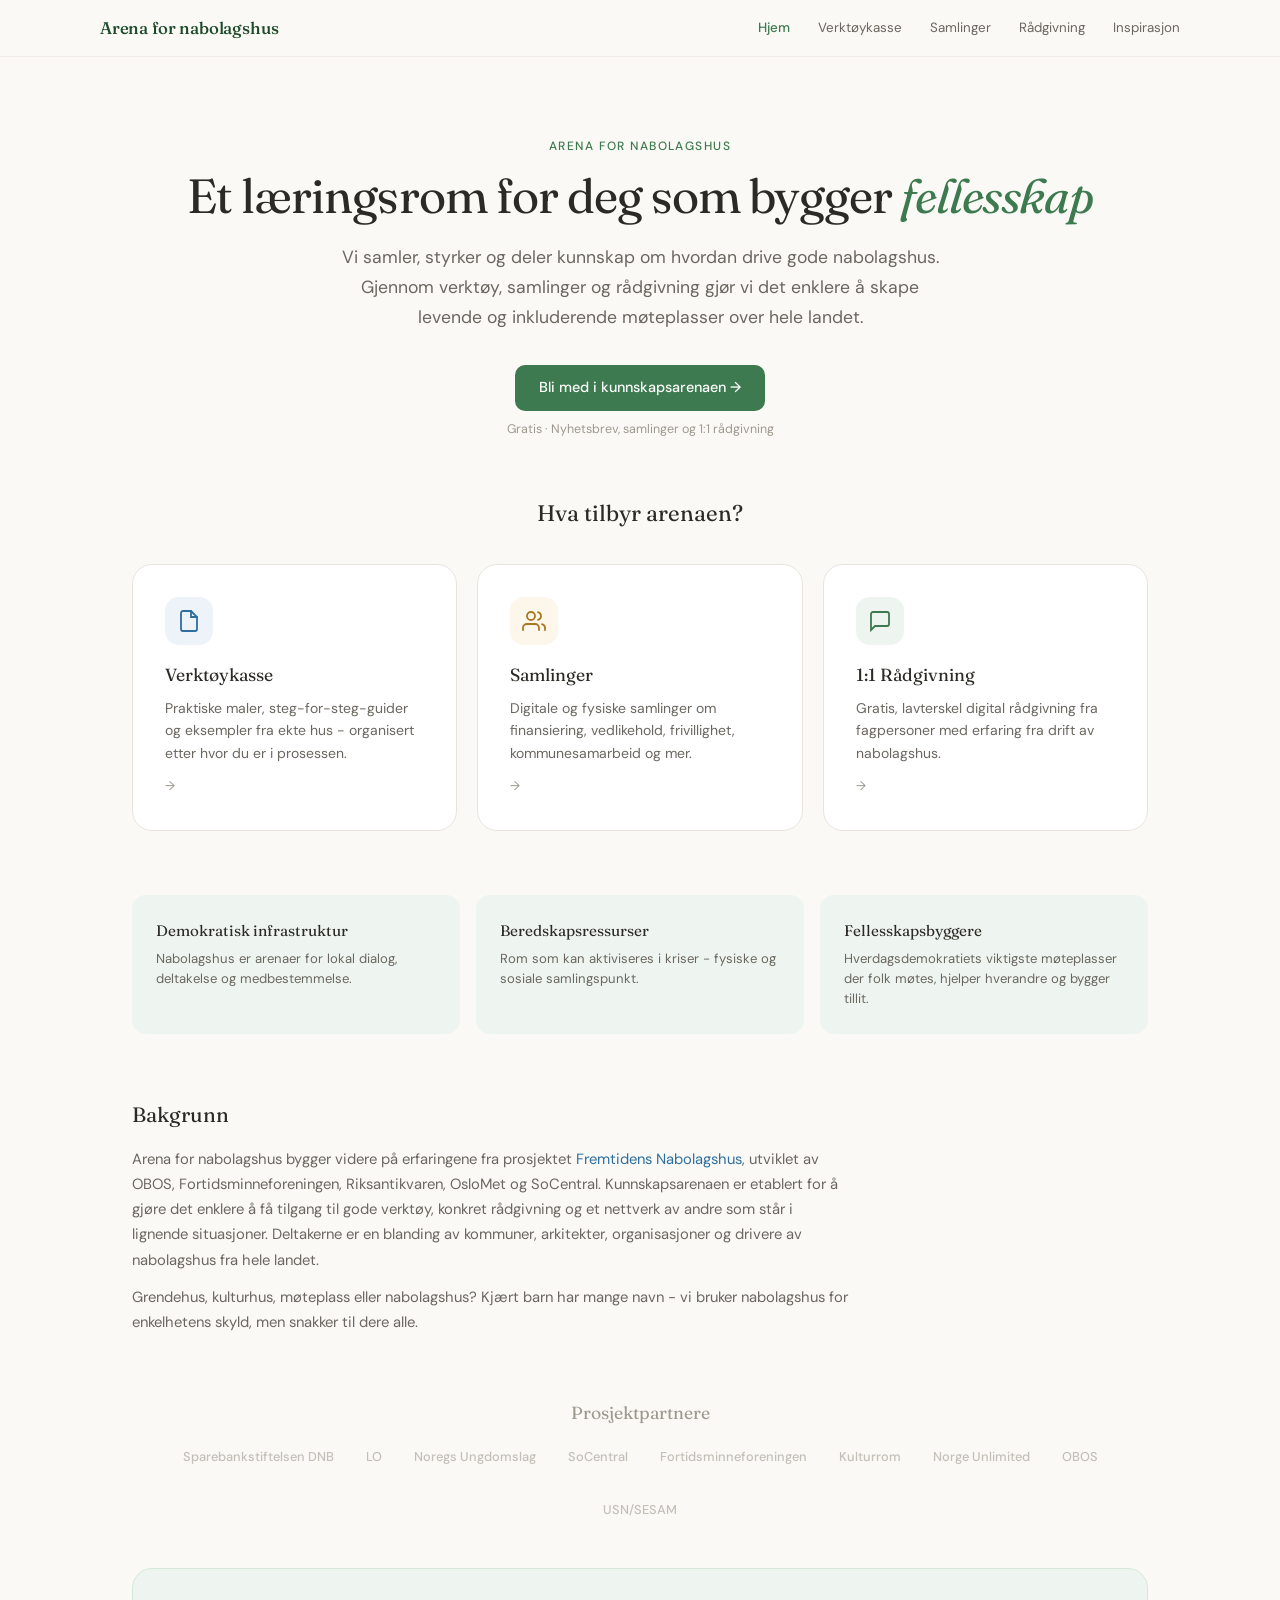
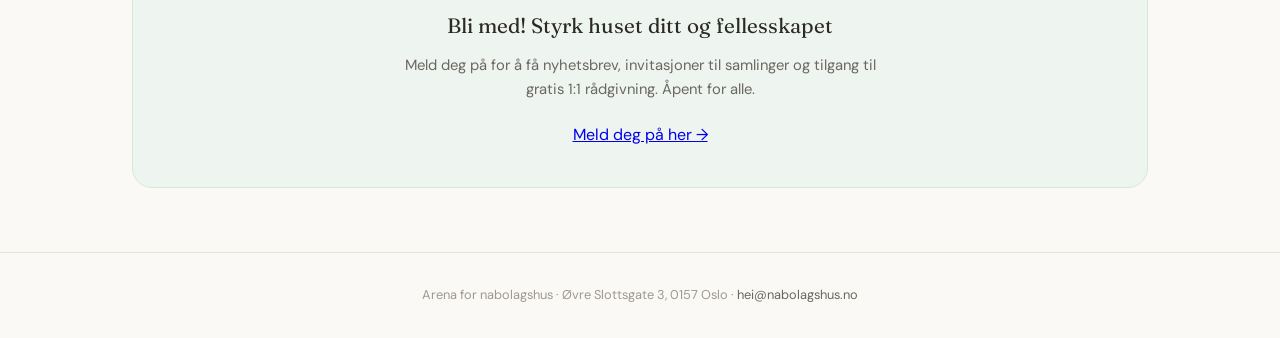
==== commit 48b53225: "Update index.html" ====
--- a/index.html
+++ b/index.html
@@ -80,7 +80,7 @@
         <svg width="24" height="24" viewBox="0 0 24 24" fill="none" stroke="currentColor" stroke-width="1.8" stroke-linecap="round"><path d="M14 2H6a2 2 0 00-2 2v16a2 2 0 002 2h12a2 2 0 002-2V8z"/><polyline points="14,2 14,8 20,8"/></svg>
       </div>
       <h3>Verktøykasse</h3>
-      <p>Praktiske maler, steg-for-steg-guider og eksempler fra ekte hus — organisert etter hvor du er i prosessen.</p>
+      <p>Praktiske maler, steg-for-steg-guider og eksempler fra ekte hus - organisert etter hvor du er i prosessen.</p>
       <span class="arr">&rarr;</span>
     </a>
     <a href="samlinger.html" class="off-card">
@@ -110,7 +110,7 @@
     </div>
     <div class="why-card">
       <h4>Beredskapsressurser</h4>
-      <p>Rom som kan aktiviseres i kriser — fysiske og sosiale samlingspunkt.</p>
+      <p>Rom som kan aktiviseres i kriser - fysiske og sosiale samlingspunkt.</p>
     </div>
     <div class="why-card">
       <h4>Fellesskapsbyggere</h4>
@@ -122,7 +122,7 @@
 <section class="bg-section">
   <h2>Bakgrunn</h2>
   <p class="bg-text">Arena for nabolagshus bygger videre på erfaringene fra prosjektet <a href="https://nabolaghus.socentral.no/verkt%C3%B8ykasse">Fremtidens Nabolagshus</a>, utviklet av OBOS, Fortidsminneforeningen, Riksantikvaren, OsloMet og SoCentral. Kunnskapsarenaen er etablert for å gjøre det enklere å få tilgang til gode verktøy, konkret rådgivning og et nettverk av andre som står i lignende situasjoner. Deltakerne er en blanding av kommuner, arkitekter, organisasjoner og drivere av nabolagshus fra hele landet.</p>
-  <p class="bg-text" style="margin-top:.75rem">Grendehus, kulturhus, møteplass eller nabolagshus? Kjært barn har mange navn — vi bruker nabolagshus for enkelhetens skyld, men snakker til dere alle.</p>
+  <p class="bg-text" style="margin-top:.75rem">Grendehus, kulturhus, møteplass eller nabolagshus? Kjært barn har mange navn - vi bruker nabolagshus for enkelhetens skyld, men snakker til dere alle.</p>
 </section>
 
 <section class="partners">
@@ -142,10 +142,10 @@
 
 <section class="join-section">
   <div class="join-inner">
-    <h2>Bli med — styrk huset ditt og fellesskapet</h2>
+    <h2>Bli med! Styrk huset ditt og fellesskapet</h2>
     <p>Meld deg på for å få nyhetsbrev, invitasjoner til samlinger og tilgang til gratis 1:1 rådgivning. Åpent for alle.</p>
     <a href="https://landing.mailerlite.com/webforms/landing/f6b1z5" class="cta-btn">Meld deg på her &rarr;</a>
   </div>
 </section>
 
-<footer class="footer"><p>Arena for nabolagshus &middot; Øvre Slottsgate 3, 0157 Oslo &middot; <a href="mailto:hei@nabolagshus.no">hei@nabolagshus.no</a></p></footer></body></html>+<footer class="footer"><p>Arena for nabolagshus &middot; Øvre Slottsgate 3, 0157 Oslo &middot; <a href="mailto:hei@nabolagshus.no">hei@nabolagshus.no</a></p></footer></body></html>
